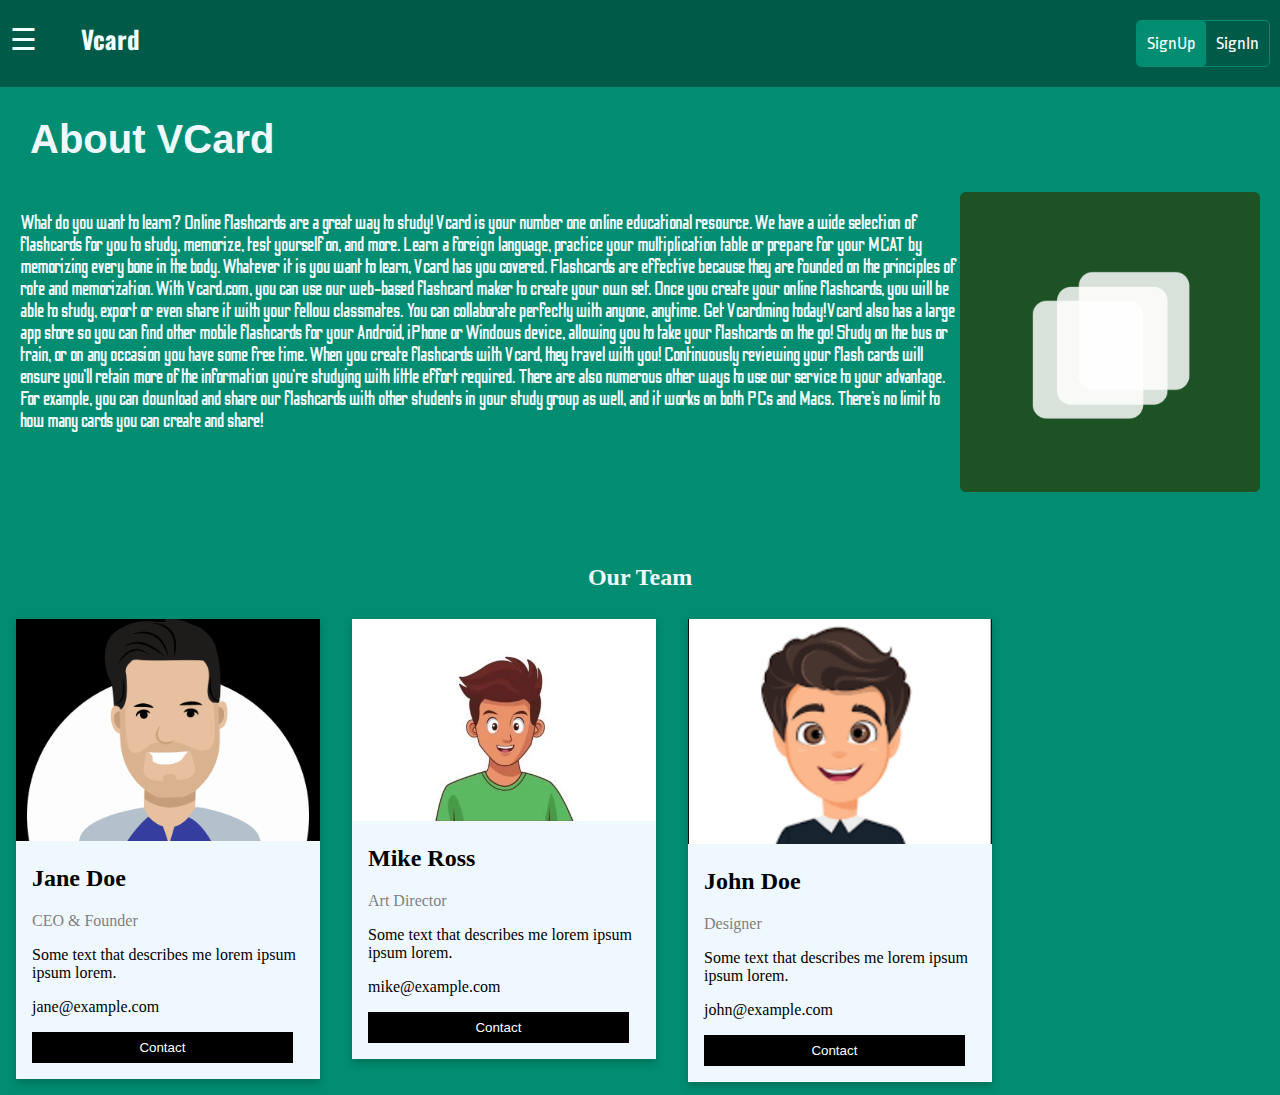
==== cprofile.html @ a4b6132b "Add files via upload" ====
<!DOCTYPE html>
<html lang="en">
  <head>
    <title>Vcard</title>
    <meta charset="UTF-8" />
    <meta name="viewport" content="width=device-width, initial-scale=1" />
    <link rel="stylesheet" href="css/home.css" />
    <link href="https://fonts.googleapis.com/css?family=Odibee+Sans&display=swap" rel="stylesheet">
    <link href="https://fonts.googleapis.com/css?family=Alegreya+Sans|Noto+Sans+SC|Oswald|Pacifico|Ropa+Sans&display=swap" rel="stylesheet">
    <script src='js/a076d05399.js'></script>
    <script type="text/javascript" src="js/home1.js"></script>
     <style>
#image{
margin-right: 20px



}
#f1{
  padding: 20px;
  font-family: 'Odibee Sans', cursive;
  font-size: 20px;
  color: aliceblue;
}

*, *:before, *:after {
  box-sizing: inherit;
}

.column {
  
  float: left;
  width: 25%;
  margin-bottom: 5px;
  padding: 0 8px;
}

.card {
  width: fit-content;
  background-color: aliceblue;
  box-shadow: 0 4px 8px 0 rgba(0, 0, 0, 0.2);
  margin: 8px;
}

.about-section {
  padding: 50px;
  text-align: center;
  background-color: #474e5d;
  color: white;
}

.containera {
  padding: 0 16px;
}

.containera::after, .row::after {
  content: "";
  clear: both;
  display: table;
}

.title {
  color: grey;
}

.button {
  margin-right:10px;
  border: none;
  outline: 0;
  display: inline-block;
  padding: 8px;
  color: white;
  background-color: #000;
  text-align: center;
  cursor: pointer;
  width:90%;
}

.button:hover {
  background-color: #555;
}

@media screen and (max-width: 650px) {
  .column {
    width: 100%;
    display: block;
  }
}
       </style>
  </head>
  <body>

    <div id="mySidenav" class="sidenav " style="font-style:Candara ;">
      <a href="javascript:void(0)" class="closebtn" onclick="closeNav()"
        >&times;</a
      >
     <nav id="nav">
      <a href="index.html">&#x025B6; Home</a>
      <a href="cprofile.html"><i class='fas fa-address-book' style='font-size:24px'></i> Company Profile</a>
      <a href="about.html">&#9742 Contact us</a>
      </nav>
    </div>

    <div id="main">
      <header>
      <div class="header">
      <span id="cli" style="font-size:30px;cursor:pointer;color: azure;" onclick="openNav()"> &#9776;</span>
      <span class="logo" style="font-family: 'Oswald', sans-serif;font-weight: bold;font-size: 25px;color: azure;margin-left: 40px;">Vcard</span>

      <div class="header-right">
        <a class="active" href="#signup">SignUp</a>
        <a href="#signin">SignIn</a>
       

      </div> 
    </div>
     </header>


    <section id="content1">
     <p> <H1 style="font-family: Arial, Helvetica, sans-serif;font-size: 40px;color: aliceblue; margin: 30px;">About VCard </H1>
      <img  id="image" src="content.png" alt="Logo" width="300" height="300" style="float: right;"> 
    <p id="f1">  What do you want to learn?
Online flashcards are a great way to study! Vcard is your number one online educational resource. 
We have a wide selection of flashcards for you to study, memorize, test yourself on, and more.
 Learn a foreign language, practice your multiplication table or prepare for your MCAT by memorizing every bone in the body.
 Whatever it is you want to learn, Vcard has you covered. Flashcards are effective because they are founded on the principles of rote 
 and memorization. With Vcard.com, you can use our web-based flashcard maker to create your own set. Once you create your online
  flashcards, you will be able to study, export or even share it with your fellow classmates. You can collaborate perfectly with anyone,
   anytime. Get Vcardming today!Vcard also has a large app store so you can find other mobile flashcards for your Android, 
   iPhone or Windows device, allowing you to take your flashcards on the go! Study on the bus or train, or on any occasion
    you have some free time. When you create flashcards with Vcard, they travel with you! Continuously reviewing your flash cards 
    will ensure you’ll retain more of the information you’re studying with little effort required. There are also numerous other
     ways to use our service to your advantage. For example, you can download and share our flashcards with other students in your
      study group as well, and it works on both PCs and Macs. There’s no limit to how many cards you can create and share!
      </p>
</p>






       </section>
       <br><br><br><br>
       <h2 style="text-align:center;color: aliceblue;">Our Team</h2>
<div class="row" >
  <div class="column">
    <div class="card">
      <img src="team1.png" alt="Jane" style="width:100%;height: 50%">
      <div class="containera">
        <h2>Jane Doe</h2>
        <p class="title">CEO & Founder</p>
        <p>Some text that describes me lorem ipsum ipsum lorem.</p>
        <p>jane@example.com</p>
        <p><button class="button">Contact</button></p>
      </div>
    </div>
  </div>

  <div class="column">
    <div class="card">
      <img src="team2.png" alt="Mike" style="width:100%;height: 50%">
      <div class="containera">
        <h2>Mike Ross</h2>
        <p class="title">Art Director</p>
        <p>Some text that describes me lorem ipsum ipsum lorem.</p>
        <p>mike@example.com</p>
        <p><button class="button">Contact</button></p>
      </div>
    </div>
  </div>
  
  <div class="column">
    <div class="card">
      <img src="team3.png" alt="John" style="width:100%;height: 50%">
      <div class="containera">
        <h2>John Doe</h2>
        <p class="title">Designer</p>
        <p>Some text that describes me lorem ipsum ipsum lorem.</p>
        <p>john@example.com</p>
        <p><button class="button">Contact</button></p>
      </div>
    </div>
  </div>
</div>

       </div>

  </body>
  </html>
---- css/home.css ----
body {
  font-family: Glober;
  background-color: #008d71;
  margin: 0;
}

.header {
  overflow: hidden;
  background-color: #005a48;
  padding: 20px 10px;
}

/* Style the header links */
.header a {
  float: left;
  color: rgb(255, 255, 255);
  text-align: center;
  padding: 10px;
  text-decoration: none;
  font-size: 18px;
  line-height: 25px;
  border-radius: 4px;
}

.header a.logo {
  font-size: 25px;
  font-family: "Oswald", sans-serif;
  font-weight: bold;
}
.logo a:hover {
  background-color: #ffffff;
  opacity: 1;
}
/* Change the background color on mouse-over */
.header-right a:hover {
  background-color: #eaeeed;
  color: #005a48;
}

/* Style the active/current link*/
.header a.active {
  background-color: #008d71;
  color: white;
}

/* Float the link section to the right */
.header-right {
  float: right;
  font-family: "Ropa Sans", sans-serif;
  border-radius: 5px;
  border-width: 1px;
  border-color: #008d71;
  border-style: solid;
  font-style: Arial;
}
/*Navigation */
.sidenav {
  height: 100%;
  width: 0;
  position: fixed;
  z-index: 1;
  top: 0;
  left: 0;
  background-color: rgb(8, 116, 74);
  overflow-x: hidden;
  transition: 0.5s;
  padding-top: 60px;
}
#cli :hover {
  opacity: 0.1;
}
.sidenav a {
  padding: 8px 8px 8px 32px;
  text-decoration: none;
  position: static;
  font-size: 20px;
  color: #ffffff;
  display: block;
  transition: 0.3s;
}

.sidenav a:hover {
  color: #f1f1f1;
}

.sidenav .closebtn {
  position: absolute;
  top: 0;
  right: 25px;
  font-size: 36px;
  margin-left: 50px;
}

#main {
  transition: margin-left 0.5s;
}

@media screen and (max-height: 450px) {
  .sidenav {
    padding-top: 15px;
  }
  .sidenav a {
    font-size: 18px;
  }
}
/*content*/
#content {
  font-family: "Oswald", sans-serif;
  font-size: 50px;
  color: #eaeeed;
  text-align: center;
}
#content1 {
}
#home {
  text-align: center;
}
/*About us tag*/
#button {
  background-color: rgb(0, 77, 47);
  border: none;
  color: white;
  padding: 15px 25px;
  text-align: center;
  font-family: "Ropa Sans", sans-serif;
  font-size: 16px;
  cursor: pointer;
}

#button:hover {
  background-color: rgb(0, 0, 0);
  color: white;
  opacity: 0.6;
}
address {
  font-size: medium;
  color: rgb(214, 214, 214);
  text-align: center;
  font-family: "Lucida Sans", "Lucida Sans Regular", "Lucida Grande",
    "Lucida Sans Unicode", Geneva, Verdana, sans-serif;
}
/*footer */
.footer {
  font-family: "Alegreya Sans", sans-serif;
  position: absolute;
  right: 0;
  bottom: 0;
  left: 0;
  padding: 5px;
  color: azure;
  background-color: #00000086;
}

.fo1 {
  margin-left: 30px;
}
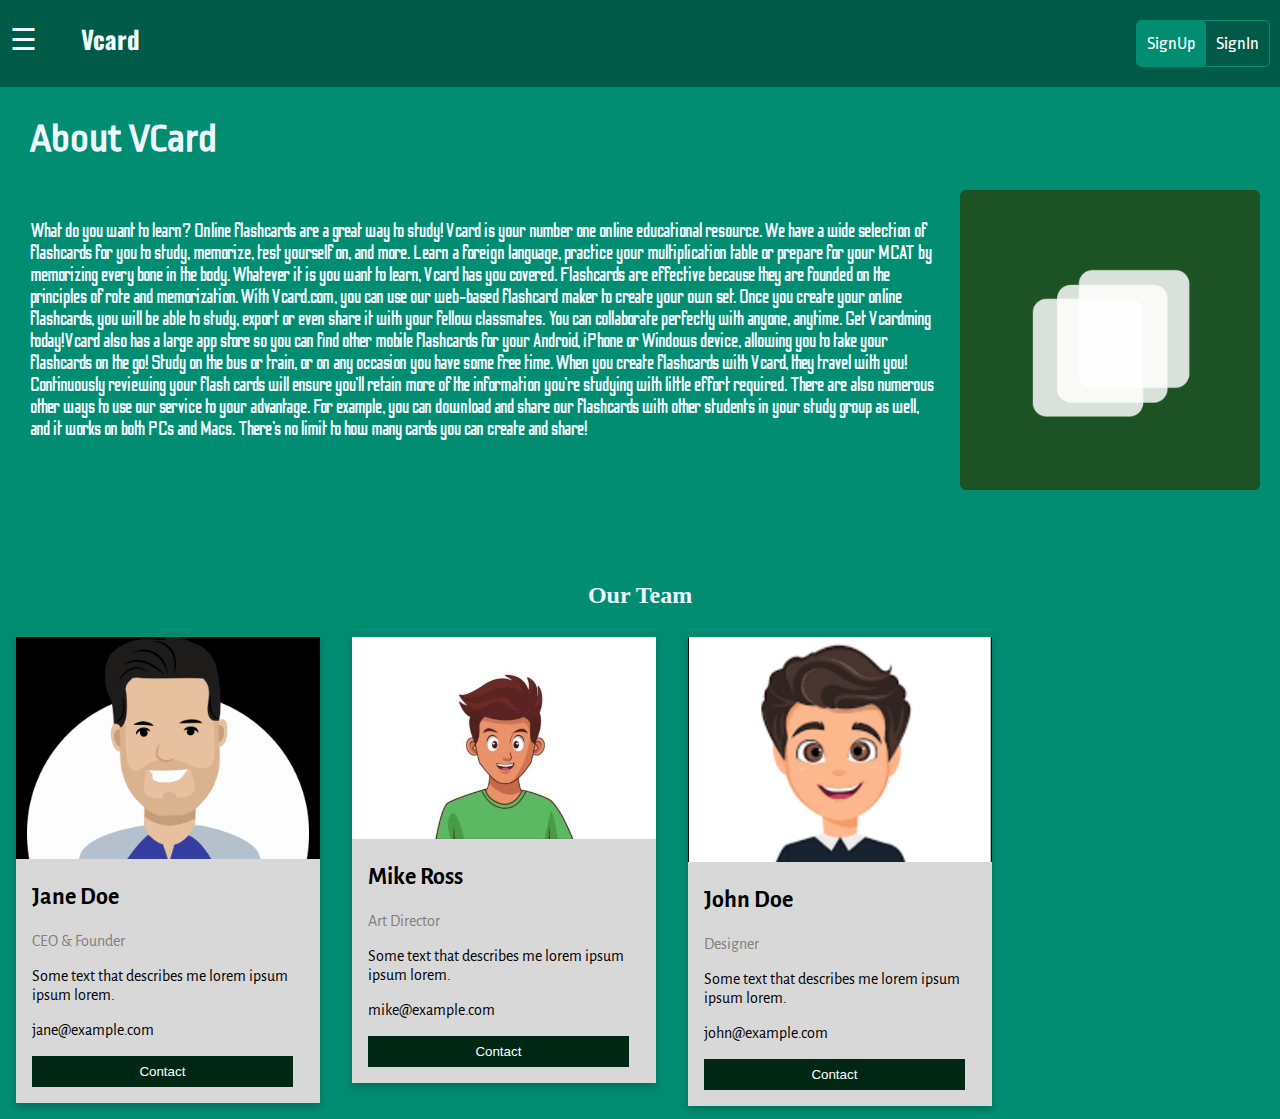
==== commit ce713da5: "Add files via upload" ====
--- a/cprofile.html
+++ b/cprofile.html
@@ -11,15 +11,17 @@
     <script type="text/javascript" src="js/home1.js"></script>
      <style>
 #image{
-margin-right: 20px
+margin-left: 20px;
+margin-right: 20px;
 
 
 
 }
 #f1{
-  padding: 20px;
+  padding: 30px;
   font-family: 'Odibee Sans', cursive;
   font-size: 20px;
+  
   color: aliceblue;
 }
 
@@ -37,7 +39,7 @@
 
 .card {
   width: fit-content;
-  background-color: aliceblue;
+  background-color: rgb(216, 216, 216);
   box-shadow: 0 4px 8px 0 rgba(0, 0, 0, 0.2);
   margin: 8px;
 }
@@ -51,6 +53,7 @@
 
 .containera {
   padding: 0 16px;
+  font-family: "Alegreya Sans", sans-serif;
 }
 
 .containera::after, .row::after {
@@ -70,7 +73,7 @@
   display: inline-block;
   padding: 8px;
   color: white;
-  background-color: #000;
+  background-color: rgb(0, 39, 20);
   text-align: center;
   cursor: pointer;
   width:90%;
@@ -118,7 +121,7 @@
 
 
     <section id="content1">
-     <p> <H1 style="font-family: Arial, Helvetica, sans-serif;font-size: 40px;color: aliceblue; margin: 30px;">About VCard </H1>
+     <p> <H1 style="font-family: Ropa Sans, sans-serif;font-size: 40px;color: aliceblue; margin: 30px;">About VCard </H1>
       <img  id="image" src="content.png" alt="Logo" width="300" height="300" style="float: right;"> 
     <p id="f1">  What do you want to learn?
 Online flashcards are a great way to study! Vcard is your number one online educational resource. 
